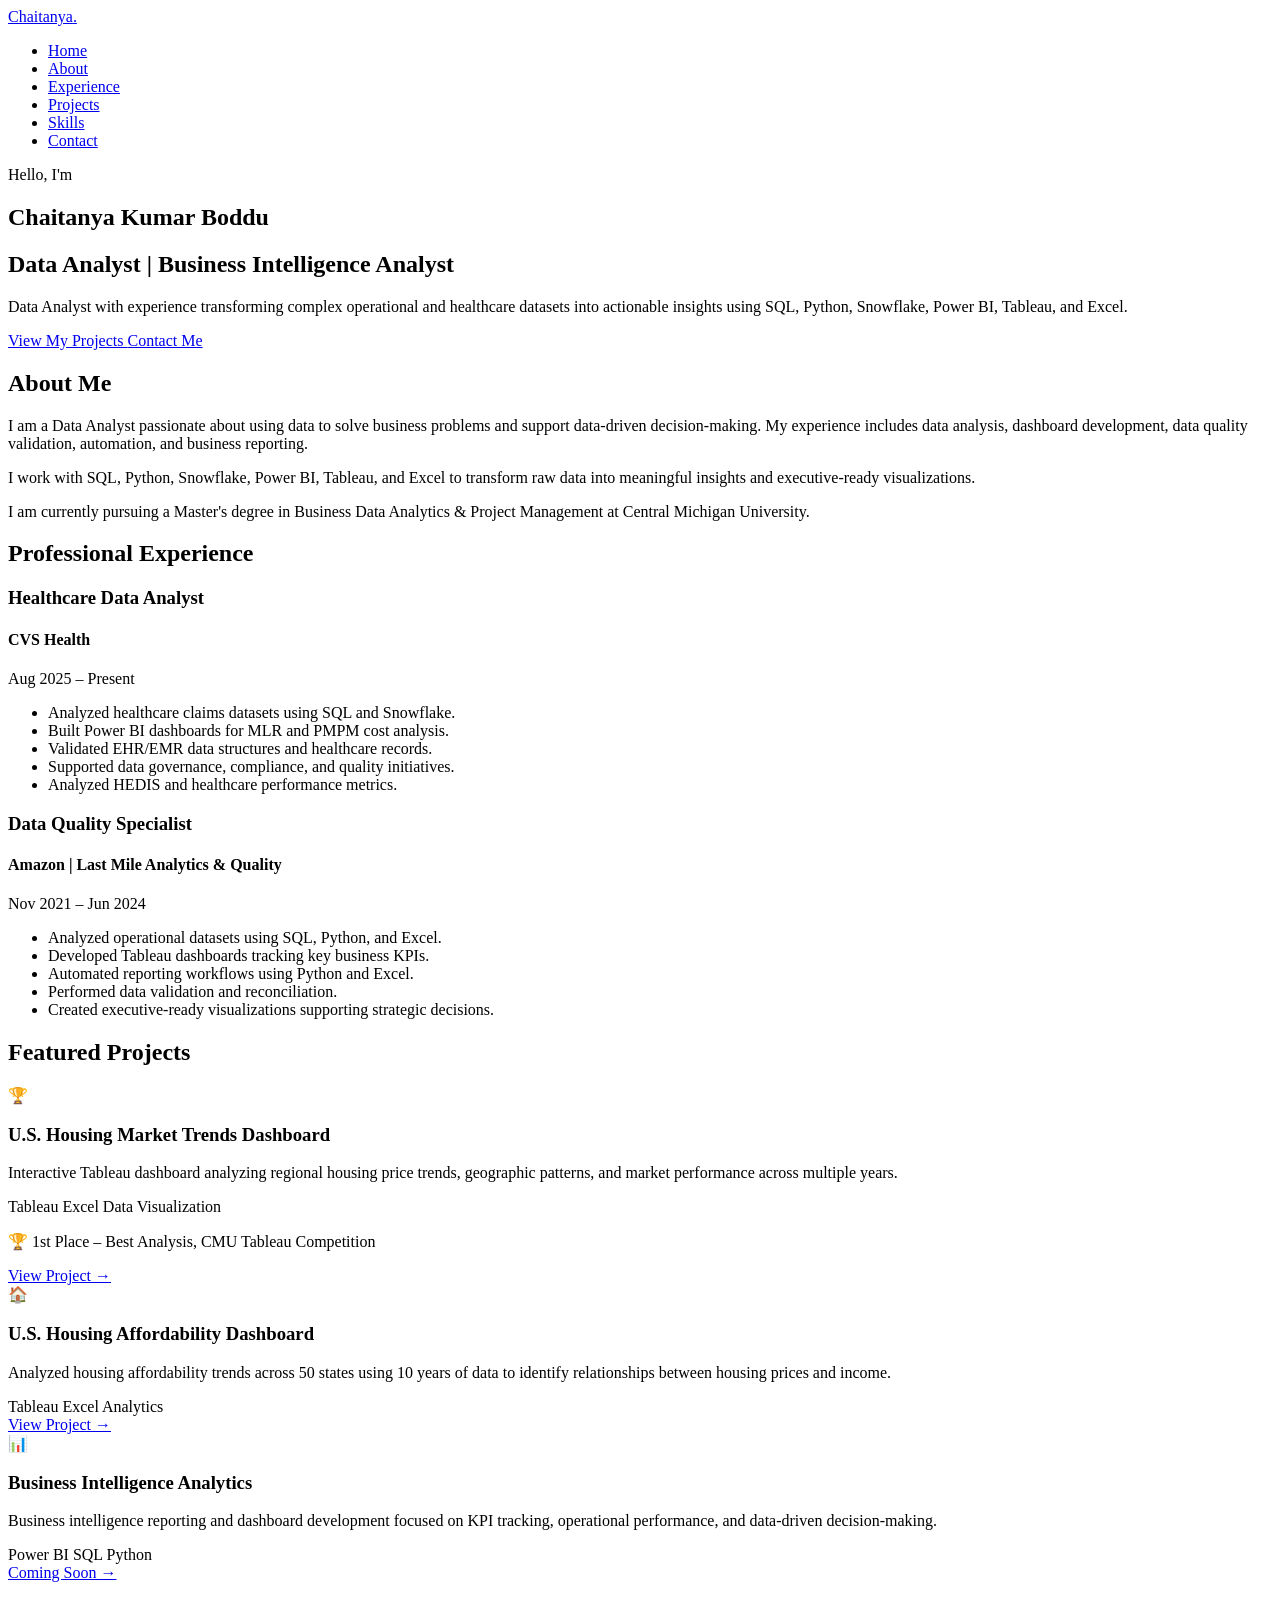
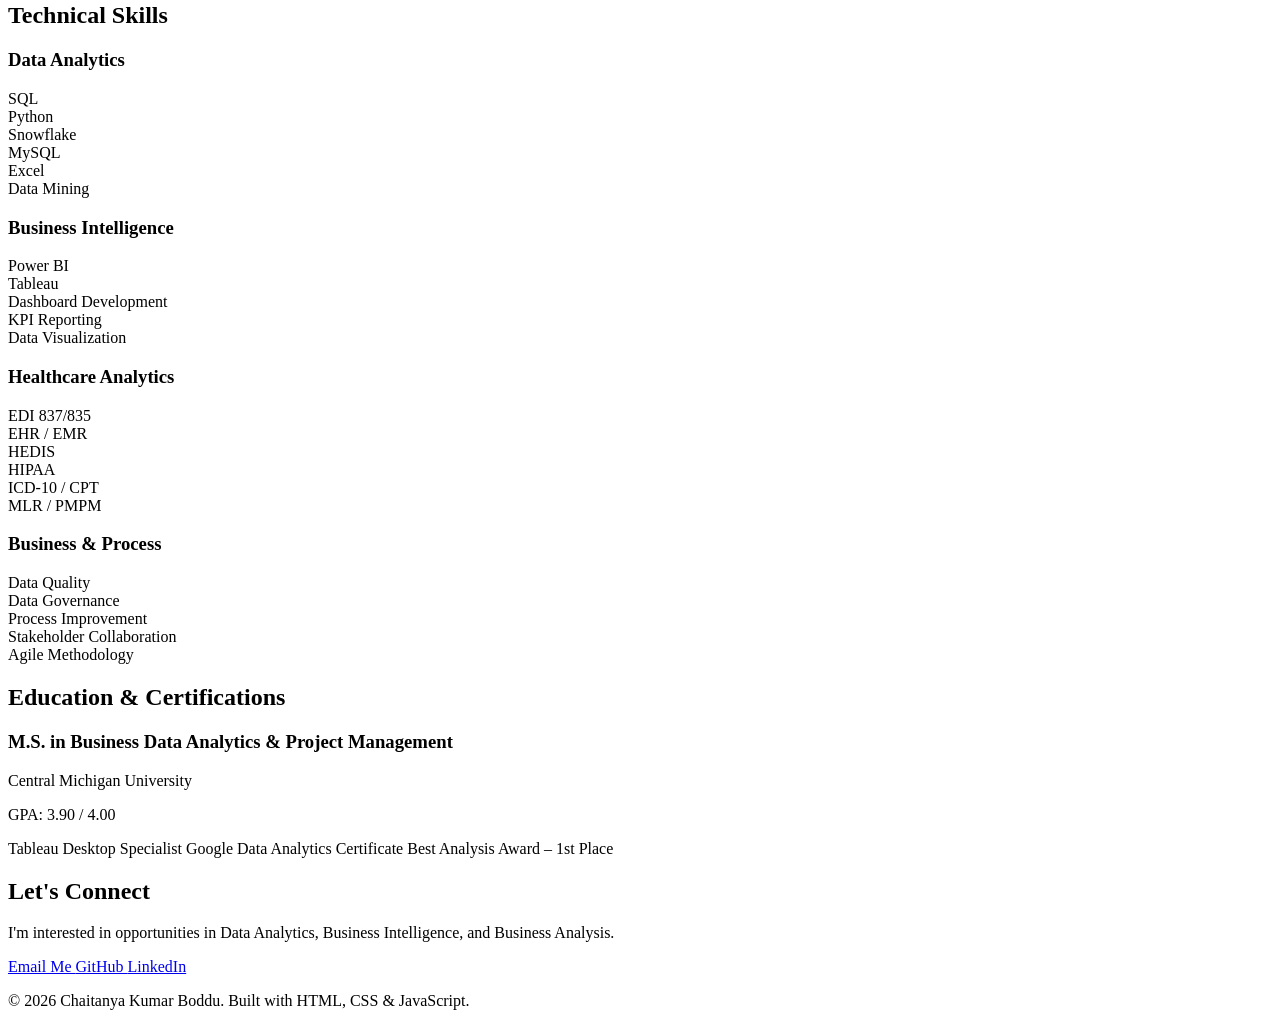
==== index.html @ aff56ed0 "Create index.html" ====
<!DOCTYPE html>
<html lang="en">
<head>
    <meta charset="UTF-8">
    <meta name="viewport" content="width=device-width, initial-scale=1.0">

    <title>Chaitanya Kumar Boddu | Data Analyst</title>

    <meta name="description"
        content="Portfolio of Chaitanya Kumar Boddu, Data Analyst specializing in SQL, Python, Snowflake, Power BI, Tableau, and Healthcare Analytics.">

    <link rel="stylesheet" href="style.css">
</head>

<body>

    <!-- Navigation -->
    <nav class="navbar">
        <div class="nav-container">

            <a href="#home" class="logo">
                Chaitanya<span>.</span>
            </a>

            <ul class="nav-links">
                <li><a href="#home">Home</a></li>
                <li><a href="#about">About</a></li>
                <li><a href="#experience">Experience</a></li>
                <li><a href="#projects">Projects</a></li>
                <li><a href="#skills">Skills</a></li>
                <li><a href="#contact">Contact</a></li>
            </ul>

        </div>
    </nav>


    <!-- Hero Section -->
    <section id="home" class="hero">

        <div class="hero-content">

            <p class="hello">Hello, I'm</p>

            <h1>Chaitanya Kumar Boddu</h1>

            <h2>Data Analyst | Business Intelligence Analyst</h2>

            <p class="hero-description">
                Data Analyst with experience transforming complex operational
                and healthcare datasets into actionable insights using SQL,
                Python, Snowflake, Power BI, Tableau, and Excel.
            </p>

            <div class="hero-buttons">

                <a href="#projects" class="btn primary">
                    View My Projects
                </a>

                <a href="#contact" class="btn secondary">
                    Contact Me
                </a>

            </div>

        </div>

    </section>


    <!-- About Section -->
    <section id="about" class="section">

        <div class="container">

            <h2 class="section-title">About Me</h2>

            <div class="about-content">

                <p>
                    I am a Data Analyst passionate about using data to solve
                    business problems and support data-driven decision-making.
                    My experience includes data analysis, dashboard development,
                    data quality validation, automation, and business reporting.
                </p>

                <p>
                    I work with SQL, Python, Snowflake, Power BI, Tableau,
                    and Excel to transform raw data into meaningful insights
                    and executive-ready visualizations.
                </p>

                <p>
                    I am currently pursuing a Master's degree in Business Data
                    Analytics & Project Management at Central Michigan University.
                </p>

            </div>

        </div>

    </section>


    <!-- Experience Section -->
    <section id="experience" class="section dark-section">

        <div class="container">

            <h2 class="section-title">Professional Experience</h2>


            <div class="experience-card">

                <div class="experience-header">

                    <div>
                        <h3>Healthcare Data Analyst</h3>
                        <h4>CVS Health</h4>
                    </div>

                    <span>Aug 2025 – Present</span>

                </div>

                <ul>

                    <li>
                        Analyzed healthcare claims datasets using SQL and Snowflake.
                    </li>

                    <li>
                        Built Power BI dashboards for MLR and PMPM cost analysis.
                    </li>

                    <li>
                        Validated EHR/EMR data structures and healthcare records.
                    </li>

                    <li>
                        Supported data governance, compliance, and quality initiatives.
                    </li>

                    <li>
                        Analyzed HEDIS and healthcare performance metrics.
                    </li>

                </ul>

            </div>


            <div class="experience-card">

                <div class="experience-header">

                    <div>
                        <h3>Data Quality Specialist</h3>
                        <h4>Amazon | Last Mile Analytics & Quality</h4>
                    </div>

                    <span>Nov 2021 – Jun 2024</span>

                </div>

                <ul>

                    <li>
                        Analyzed operational datasets using SQL, Python, and Excel.
                    </li>

                    <li>
                        Developed Tableau dashboards tracking key business KPIs.
                    </li>

                    <li>
                        Automated reporting workflows using Python and Excel.
                    </li>

                    <li>
                        Performed data validation and reconciliation.
                    </li>

                    <li>
                        Created executive-ready visualizations supporting strategic decisions.
                    </li>

                </ul>

            </div>

        </div>

    </section>


    <!-- Projects Section -->
    <section id="projects" class="section">

        <div class="container">

            <h2 class="section-title">Featured Projects</h2>


            <div class="projects-grid">


                <div class="project-card">

                    <div class="project-icon">🏆</div>

                    <h3>U.S. Housing Market Trends Dashboard</h3>

                    <p>
                        Interactive Tableau dashboard analyzing regional housing
                        price trends, geographic patterns, and market performance
                        across multiple years.
                    </p>

                    <div class="tags">
                        <span>Tableau</span>
                        <span>Excel</span>
                        <span>Data Visualization</span>
                    </div>

                    <p class="award">
                        🏆 1st Place – Best Analysis, CMU Tableau Competition
                    </p>

                    <a href="#" class="project-link">
                        View Project →
                    </a>

                </div>


                <div class="project-card">

                    <div class="project-icon">🏠</div>

                    <h3>U.S. Housing Affordability Dashboard</h3>

                    <p>
                        Analyzed housing affordability trends across 50 states
                        using 10 years of data to identify relationships between
                        housing prices and income.
                    </p>

                    <div class="tags">
                        <span>Tableau</span>
                        <span>Excel</span>
                        <span>Analytics</span>
                    </div>

                    <a href="#" class="project-link">
                        View Project →
                    </a>

                </div>


                <div class="project-card">

                    <div class="project-icon">📊</div>

                    <h3>Business Intelligence Analytics</h3>

                    <p>
                        Business intelligence reporting and dashboard development
                        focused on KPI tracking, operational performance, and
                        data-driven decision-making.
                    </p>

                    <div class="tags">
                        <span>Power BI</span>
                        <span>SQL</span>
                        <span>Python</span>
                    </div>

                    <a href="#" class="project-link">
                        Coming Soon →
                    </a>

                </div>


            </div>

        </div>

    </section>


    <!-- Skills Section -->
    <section id="skills" class="section dark-section">

        <div class="container">

            <h2 class="section-title">Technical Skills</h2>


            <div class="skills-grid">


                <div class="skill-card">

                    <h3>Data Analytics</h3>

                    <p>
                        SQL<br>
                        Python<br>
                        Snowflake<br>
                        MySQL<br>
                        Excel<br>
                        Data Mining
                    </p>

                </div>


                <div class="skill-card">

                    <h3>Business Intelligence</h3>

                    <p>
                        Power BI<br>
                        Tableau<br>
                        Dashboard Development<br>
                        KPI Reporting<br>
                        Data Visualization
                    </p>

                </div>


                <div class="skill-card">

                    <h3>Healthcare Analytics</h3>

                    <p>
                        EDI 837/835<br>
                        EHR / EMR<br>
                        HEDIS<br>
                        HIPAA<br>
                        ICD-10 / CPT<br>
                        MLR / PMPM
                    </p>

                </div>


                <div class="skill-card">

                    <h3>Business & Process</h3>

                    <p>
                        Data Quality<br>
                        Data Governance<br>
                        Process Improvement<br>
                        Stakeholder Collaboration<br>
                        Agile Methodology
                    </p>

                </div>


            </div>

        </div>

    </section>


    <!-- Education Section -->
    <section class="section">

        <div class="container">

            <h2 class="section-title">Education & Certifications</h2>

            <div class="education-card">

                <h3>
                    M.S. in Business Data Analytics & Project Management
                </h3>

                <p>Central Michigan University</p>

                <p>GPA: 3.90 / 4.00</p>

            </div>


            <div class="certifications">

                <span>Tableau Desktop Specialist</span>

                <span>Google Data Analytics Certificate</span>

                <span>Best Analysis Award – 1st Place</span>

            </div>

        </div>

    </section>


    <!-- Contact Section -->
    <section id="contact" class="section contact-section">

        <div class="container">

            <h2 class="section-title">Let's Connect</h2>

            <p>
                I'm interested in opportunities in Data Analytics,
                Business Intelligence, and Business Analysis.
            </p>

            <div class="contact-links">

                <a href="mailto:chaitanya46899@gmail.com">
                    Email Me
                </a>

                <a href="https://github.com/Chaitu0796"
                   target="_blank">
                    GitHub
                </a>

                <a href="#"
                   target="_blank">
                    LinkedIn
                </a>

            </div>

        </div>

    </section>


    <!-- Footer -->
    <footer>

        <p>
            © 2026 Chaitanya Kumar Boddu. Built with HTML, CSS & JavaScript.
        </p>

    </footer>


    <script src="script.js"></script>

</body>
</html>
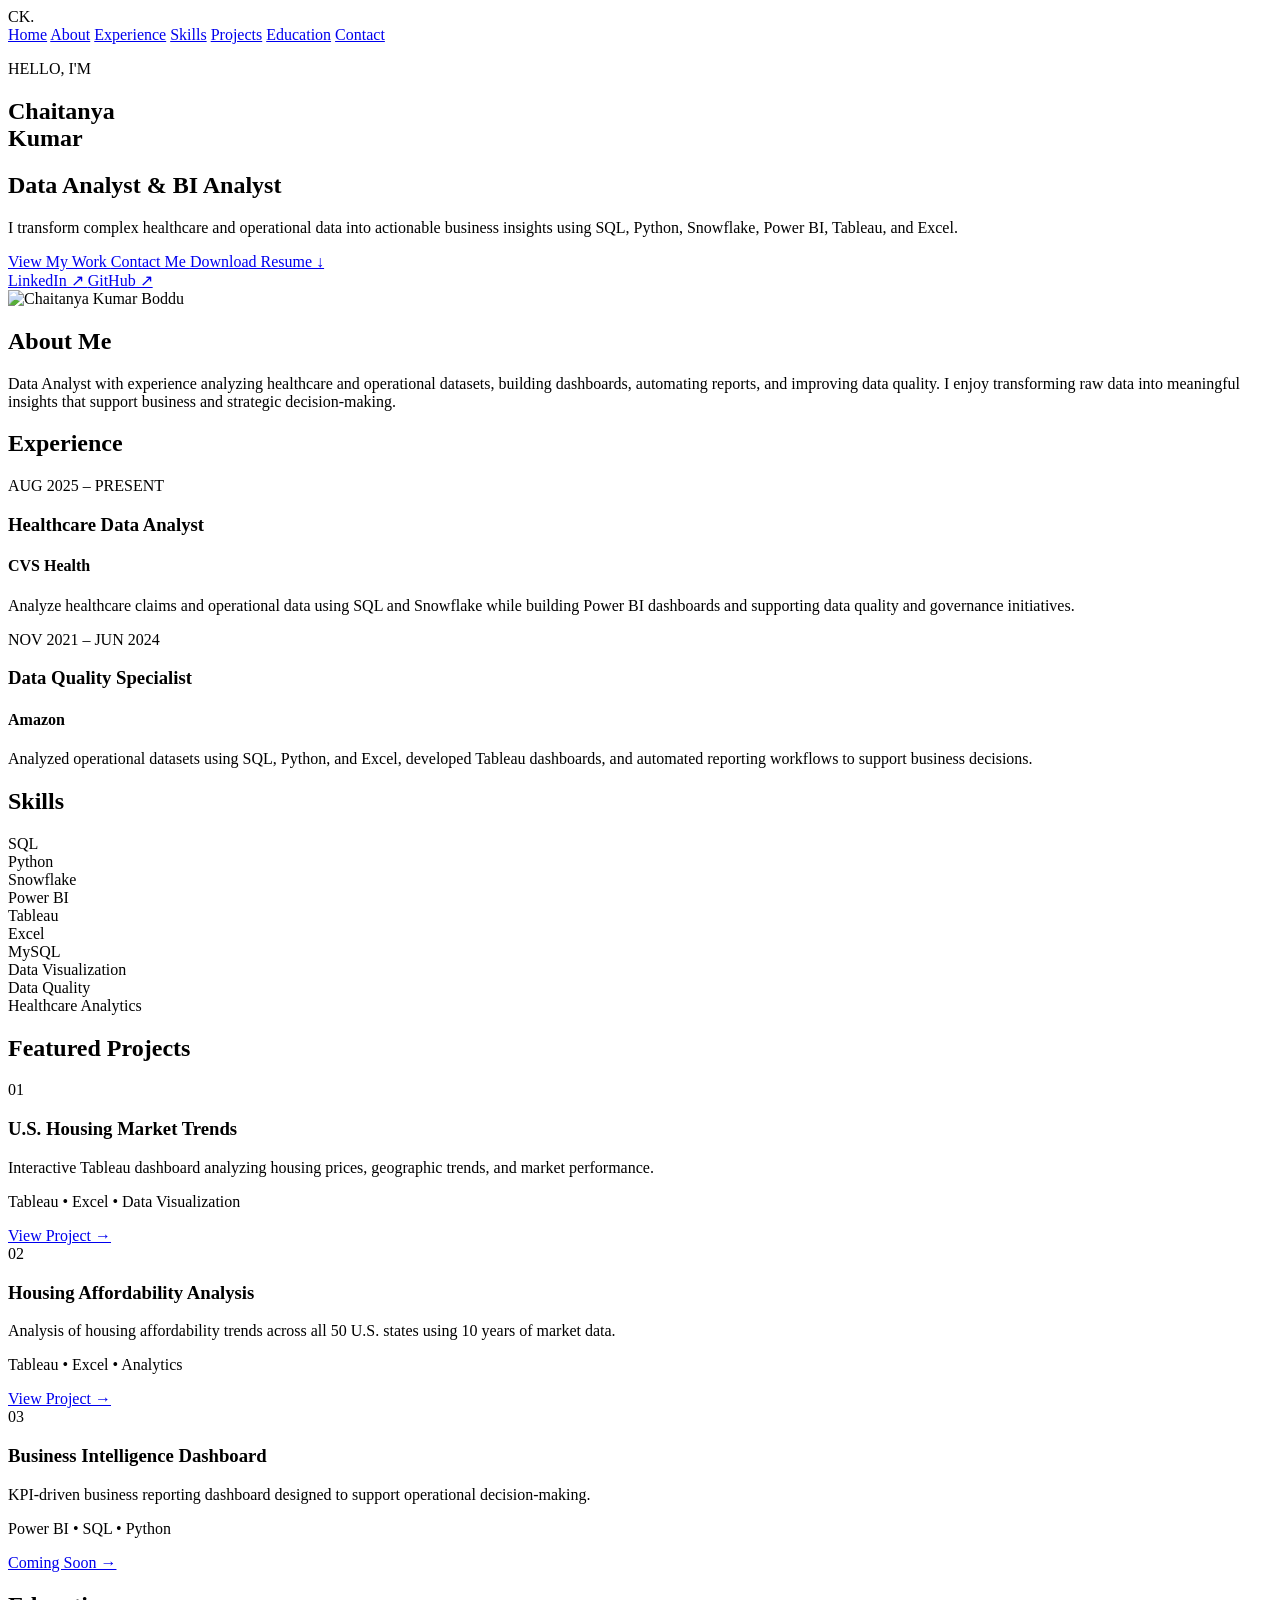
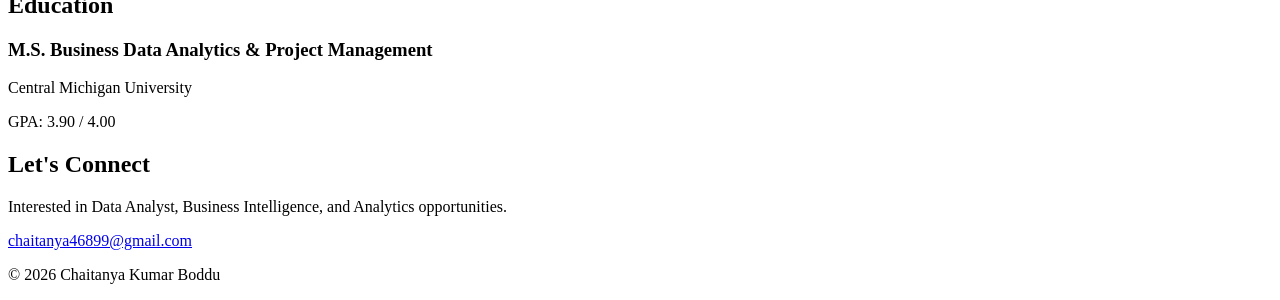
==== commit 719e1dcb: "Update index.html" ====
--- a/index.html
+++ b/index.html
@@ -7,7 +7,7 @@
     <title>Chaitanya Kumar Boddu | Data Analyst</title>
 
     <meta name="description"
-        content="Portfolio of Chaitanya Kumar Boddu, Data Analyst specializing in SQL, Python, Snowflake, Power BI, Tableau, and Healthcare Analytics.">
+        content="Chaitanya Kumar Boddu - Data Analyst and Business Intelligence Analyst Portfolio">
 
     <link rel="stylesheet" href="style.css">
 </head>
@@ -15,444 +15,303 @@
 <body>
 
     <!-- Navigation -->
-    <nav class="navbar">
-        <div class="nav-container">
-
-            <a href="#home" class="logo">
-                Chaitanya<span>.</span>
-            </a>
-
-            <ul class="nav-links">
-                <li><a href="#home">Home</a></li>
-                <li><a href="#about">About</a></li>
-                <li><a href="#experience">Experience</a></li>
-                <li><a href="#projects">Projects</a></li>
-                <li><a href="#skills">Skills</a></li>
-                <li><a href="#contact">Contact</a></li>
-            </ul>
-
-        </div>
-    </nav>
-
-
-    <!-- Hero Section -->
+    <header class="navbar">
+
+        <div class="logo">
+            CK<span>.</span>
+        </div>
+
+        <nav>
+            <a href="#home" class="active">Home</a>
+            <a href="#about">About</a>
+            <a href="#experience">Experience</a>
+            <a href="#skills">Skills</a>
+            <a href="#projects">Projects</a>
+            <a href="#education">Education</a>
+            <a href="#contact">Contact</a>
+        </nav>
+
+    </header>
+
+
+    <!-- HERO -->
     <section id="home" class="hero">
 
-        <div class="hero-content">
-
-            <p class="hello">Hello, I'm</p>
-
-            <h1>Chaitanya Kumar Boddu</h1>
-
-            <h2>Data Analyst | Business Intelligence Analyst</h2>
-
-            <p class="hero-description">
-                Data Analyst with experience transforming complex operational
-                and healthcare datasets into actionable insights using SQL,
-                Python, Snowflake, Power BI, Tableau, and Excel.
+        <div class="hero-left">
+
+            <p class="intro">HELLO, I'M</p>
+
+            <h1>
+                Chaitanya<br>
+                Kumar
+            </h1>
+
+            <h2>Data Analyst & BI Analyst</h2>
+
+            <p class="hero-text">
+                I transform complex healthcare and operational data into
+                actionable business insights using SQL, Python, Snowflake,
+                Power BI, Tableau, and Excel.
             </p>
 
+
             <div class="hero-buttons">
 
                 <a href="#projects" class="btn primary">
-                    View My Projects
-                </a>
-
-                <a href="#contact" class="btn secondary">
+                    View My Work
+                </a>
+
+                <a href="#contact" class="btn outline">
                     Contact Me
                 </a>
 
-            </div>
-
-        </div>
-
-    </section>
-
-
-    <!-- About Section -->
-    <section id="about" class="section">
-
-        <div class="container">
-
-            <h2 class="section-title">About Me</h2>
-
-            <div class="about-content">
-
-                <p>
-                    I am a Data Analyst passionate about using data to solve
-                    business problems and support data-driven decision-making.
-                    My experience includes data analysis, dashboard development,
-                    data quality validation, automation, and business reporting.
-                </p>
-
-                <p>
-                    I work with SQL, Python, Snowflake, Power BI, Tableau,
-                    and Excel to transform raw data into meaningful insights
-                    and executive-ready visualizations.
-                </p>
-
-                <p>
-                    I am currently pursuing a Master's degree in Business Data
-                    Analytics & Project Management at Central Michigan University.
-                </p>
-
-            </div>
-
-        </div>
-
-    </section>
-
-
-    <!-- Experience Section -->
-    <section id="experience" class="section dark-section">
-
-        <div class="container">
-
-            <h2 class="section-title">Professional Experience</h2>
-
-
-            <div class="experience-card">
-
-                <div class="experience-header">
-
-                    <div>
-                        <h3>Healthcare Data Analyst</h3>
-                        <h4>CVS Health</h4>
-                    </div>
-
-                    <span>Aug 2025 – Present</span>
-
-                </div>
-
-                <ul>
-
-                    <li>
-                        Analyzed healthcare claims datasets using SQL and Snowflake.
-                    </li>
-
-                    <li>
-                        Built Power BI dashboards for MLR and PMPM cost analysis.
-                    </li>
-
-                    <li>
-                        Validated EHR/EMR data structures and healthcare records.
-                    </li>
-
-                    <li>
-                        Supported data governance, compliance, and quality initiatives.
-                    </li>
-
-                    <li>
-                        Analyzed HEDIS and healthcare performance metrics.
-                    </li>
-
-                </ul>
-
-            </div>
-
-
-            <div class="experience-card">
-
-                <div class="experience-header">
-
-                    <div>
-                        <h3>Data Quality Specialist</h3>
-                        <h4>Amazon | Last Mile Analytics & Quality</h4>
-                    </div>
-
-                    <span>Nov 2021 – Jun 2024</span>
-
-                </div>
-
-                <ul>
-
-                    <li>
-                        Analyzed operational datasets using SQL, Python, and Excel.
-                    </li>
-
-                    <li>
-                        Developed Tableau dashboards tracking key business KPIs.
-                    </li>
-
-                    <li>
-                        Automated reporting workflows using Python and Excel.
-                    </li>
-
-                    <li>
-                        Performed data validation and reconciliation.
-                    </li>
-
-                    <li>
-                        Created executive-ready visualizations supporting strategic decisions.
-                    </li>
-
-                </ul>
-
-            </div>
-
-        </div>
-
-    </section>
-
-
-    <!-- Projects Section -->
-    <section id="projects" class="section">
-
-        <div class="container">
-
-            <h2 class="section-title">Featured Projects</h2>
-
-
-            <div class="projects-grid">
-
-
-                <div class="project-card">
-
-                    <div class="project-icon">🏆</div>
-
-                    <h3>U.S. Housing Market Trends Dashboard</h3>
-
-                    <p>
-                        Interactive Tableau dashboard analyzing regional housing
-                        price trends, geographic patterns, and market performance
-                        across multiple years.
-                    </p>
-
-                    <div class="tags">
-                        <span>Tableau</span>
-                        <span>Excel</span>
-                        <span>Data Visualization</span>
-                    </div>
-
-                    <p class="award">
-                        🏆 1st Place – Best Analysis, CMU Tableau Competition
-                    </p>
-
-                    <a href="#" class="project-link">
-                        View Project →
-                    </a>
-
-                </div>
-
-
-                <div class="project-card">
-
-                    <div class="project-icon">🏠</div>
-
-                    <h3>U.S. Housing Affordability Dashboard</h3>
-
-                    <p>
-                        Analyzed housing affordability trends across 50 states
-                        using 10 years of data to identify relationships between
-                        housing prices and income.
-                    </p>
-
-                    <div class="tags">
-                        <span>Tableau</span>
-                        <span>Excel</span>
-                        <span>Analytics</span>
-                    </div>
-
-                    <a href="#" class="project-link">
-                        View Project →
-                    </a>
-
-                </div>
-
-
-                <div class="project-card">
-
-                    <div class="project-icon">📊</div>
-
-                    <h3>Business Intelligence Analytics</h3>
-
-                    <p>
-                        Business intelligence reporting and dashboard development
-                        focused on KPI tracking, operational performance, and
-                        data-driven decision-making.
-                    </p>
-
-                    <div class="tags">
-                        <span>Power BI</span>
-                        <span>SQL</span>
-                        <span>Python</span>
-                    </div>
-
-                    <a href="#" class="project-link">
-                        Coming Soon →
-                    </a>
-
-                </div>
-
-
-            </div>
-
-        </div>
-
-    </section>
-
-
-    <!-- Skills Section -->
-    <section id="skills" class="section dark-section">
-
-        <div class="container">
-
-            <h2 class="section-title">Technical Skills</h2>
-
-
-            <div class="skills-grid">
-
-
-                <div class="skill-card">
-
-                    <h3>Data Analytics</h3>
-
-                    <p>
-                        SQL<br>
-                        Python<br>
-                        Snowflake<br>
-                        MySQL<br>
-                        Excel<br>
-                        Data Mining
-                    </p>
-
-                </div>
-
-
-                <div class="skill-card">
-
-                    <h3>Business Intelligence</h3>
-
-                    <p>
-                        Power BI<br>
-                        Tableau<br>
-                        Dashboard Development<br>
-                        KPI Reporting<br>
-                        Data Visualization
-                    </p>
-
-                </div>
-
-
-                <div class="skill-card">
-
-                    <h3>Healthcare Analytics</h3>
-
-                    <p>
-                        EDI 837/835<br>
-                        EHR / EMR<br>
-                        HEDIS<br>
-                        HIPAA<br>
-                        ICD-10 / CPT<br>
-                        MLR / PMPM
-                    </p>
-
-                </div>
-
-
-                <div class="skill-card">
-
-                    <h3>Business & Process</h3>
-
-                    <p>
-                        Data Quality<br>
-                        Data Governance<br>
-                        Process Improvement<br>
-                        Stakeholder Collaboration<br>
-                        Agile Methodology
-                    </p>
-
-                </div>
-
-
-            </div>
-
-        </div>
-
-    </section>
-
-
-    <!-- Education Section -->
-    <section class="section">
-
-        <div class="container">
-
-            <h2 class="section-title">Education & Certifications</h2>
-
-            <div class="education-card">
-
-                <h3>
-                    M.S. in Business Data Analytics & Project Management
-                </h3>
-
-                <p>Central Michigan University</p>
-
-                <p>GPA: 3.90 / 4.00</p>
-
-            </div>
-
-
-            <div class="certifications">
-
-                <span>Tableau Desktop Specialist</span>
-
-                <span>Google Data Analytics Certificate</span>
-
-                <span>Best Analysis Award – 1st Place</span>
-
-            </div>
-
-        </div>
-
-    </section>
-
-
-    <!-- Contact Section -->
-    <section id="contact" class="section contact-section">
-
-        <div class="container">
-
-            <h2 class="section-title">Let's Connect</h2>
-
-            <p>
-                I'm interested in opportunities in Data Analytics,
-                Business Intelligence, and Business Analysis.
-            </p>
-
-            <div class="contact-links">
-
-                <a href="mailto:chaitanya46899@gmail.com">
-                    Email Me
+                <a href="assets/resume/Chaitanya_Kumar_Boddu_Resume.pdf"
+                   class="btn outline">
+                    Download Resume ↓
+                </a>
+
+            </div>
+
+
+            <div class="social-links">
+
+                <a href="https://www.linkedin.com/"
+                   target="_blank">
+                    LinkedIn ↗
                 </a>
 
                 <a href="https://github.com/Chaitu0796"
                    target="_blank">
-                    GitHub
-                </a>
-
-                <a href="#"
-                   target="_blank">
-                    LinkedIn
-                </a>
-
-            </div>
-
-        </div>
-
-    </section>
-
-
-    <!-- Footer -->
+                    GitHub ↗
+                </a>
+
+            </div>
+
+        </div>
+
+
+        <!-- Profile Image -->
+        <div class="hero-right">
+
+            <div class="image-container">
+
+                <!-- We will add your photo here -->
+                <img
+                    src="https://via.placeholder.com/500x600.png?text=Chaitanya+Kumar"
+                    alt="Chaitanya Kumar Boddu">
+
+            </div>
+
+        </div>
+
+    </section>
+
+
+    <!-- ABOUT -->
+    <section id="about" class="section">
+
+        <h2 class="section-heading">About Me</h2>
+
+        <p class="section-text">
+            Data Analyst with experience analyzing healthcare and operational
+            datasets, building dashboards, automating reports, and improving
+            data quality. I enjoy transforming raw data into meaningful insights
+            that support business and strategic decision-making.
+        </p>
+
+    </section>
+
+
+    <!-- EXPERIENCE -->
+    <section id="experience" class="section">
+
+        <h2 class="section-heading">Experience</h2>
+
+        <div class="experience-grid">
+
+            <div class="experience-card">
+
+                <p class="date">AUG 2025 – PRESENT</p>
+
+                <h3>Healthcare Data Analyst</h3>
+
+                <h4>CVS Health</h4>
+
+                <p>
+                    Analyze healthcare claims and operational data using
+                    SQL and Snowflake while building Power BI dashboards
+                    and supporting data quality and governance initiatives.
+                </p>
+
+            </div>
+
+
+            <div class="experience-card">
+
+                <p class="date">NOV 2021 – JUN 2024</p>
+
+                <h3>Data Quality Specialist</h3>
+
+                <h4>Amazon</h4>
+
+                <p>
+                    Analyzed operational datasets using SQL, Python, and Excel,
+                    developed Tableau dashboards, and automated reporting
+                    workflows to support business decisions.
+                </p>
+
+            </div>
+
+        </div>
+
+    </section>
+
+
+    <!-- SKILLS -->
+    <section id="skills" class="section">
+
+        <h2 class="section-heading">Skills</h2>
+
+        <div class="skills-list">
+
+            <div>SQL</div>
+            <div>Python</div>
+            <div>Snowflake</div>
+            <div>Power BI</div>
+            <div>Tableau</div>
+            <div>Excel</div>
+            <div>MySQL</div>
+            <div>Data Visualization</div>
+            <div>Data Quality</div>
+            <div>Healthcare Analytics</div>
+
+        </div>
+
+    </section>
+
+
+    <!-- PROJECTS -->
+    <section id="projects" class="section">
+
+        <h2 class="section-heading">Featured Projects</h2>
+
+        <div class="projects-grid">
+
+            <div class="project-card">
+
+                <span class="project-number">01</span>
+
+                <h3>U.S. Housing Market Trends</h3>
+
+                <p>
+                    Interactive Tableau dashboard analyzing housing prices,
+                    geographic trends, and market performance.
+                </p>
+
+                <p class="tech">
+                    Tableau • Excel • Data Visualization
+                </p>
+
+                <a href="#">
+                    View Project →
+                </a>
+
+            </div>
+
+
+            <div class="project-card">
+
+                <span class="project-number">02</span>
+
+                <h3>Housing Affordability Analysis</h3>
+
+                <p>
+                    Analysis of housing affordability trends across all
+                    50 U.S. states using 10 years of market data.
+                </p>
+
+                <p class="tech">
+                    Tableau • Excel • Analytics
+                </p>
+
+                <a href="#">
+                    View Project →
+                </a>
+
+            </div>
+
+
+            <div class="project-card">
+
+                <span class="project-number">03</span>
+
+                <h3>Business Intelligence Dashboard</h3>
+
+                <p>
+                    KPI-driven business reporting dashboard designed to
+                    support operational decision-making.
+                </p>
+
+                <p class="tech">
+                    Power BI • SQL • Python
+                </p>
+
+                <a href="#">
+                    Coming Soon →
+                </a>
+
+            </div>
+
+        </div>
+
+    </section>
+
+
+    <!-- EDUCATION -->
+    <section id="education" class="section">
+
+        <h2 class="section-heading">Education</h2>
+
+        <div class="education-box">
+
+            <h3>
+                M.S. Business Data Analytics & Project Management
+            </h3>
+
+            <p>Central Michigan University</p>
+
+            <p>GPA: 3.90 / 4.00</p>
+
+        </div>
+
+    </section>
+
+
+    <!-- CONTACT -->
+    <section id="contact" class="section contact">
+
+        <h2 class="section-heading">Let's Connect</h2>
+
+        <p>
+            Interested in Data Analyst, Business Intelligence,
+            and Analytics opportunities.
+        </p>
+
+        <a href="mailto:chaitanya46899@gmail.com"
+           class="contact-email">
+            chaitanya46899@gmail.com
+        </a>
+
+    </section>
+
+
     <footer>
 
         <p>
-            © 2026 Chaitanya Kumar Boddu. Built with HTML, CSS & JavaScript.
+            © 2026 Chaitanya Kumar Boddu
         </p>
 
     </footer>
-
-
-    <script src="script.js"></script>
 
 </body>
 </html>
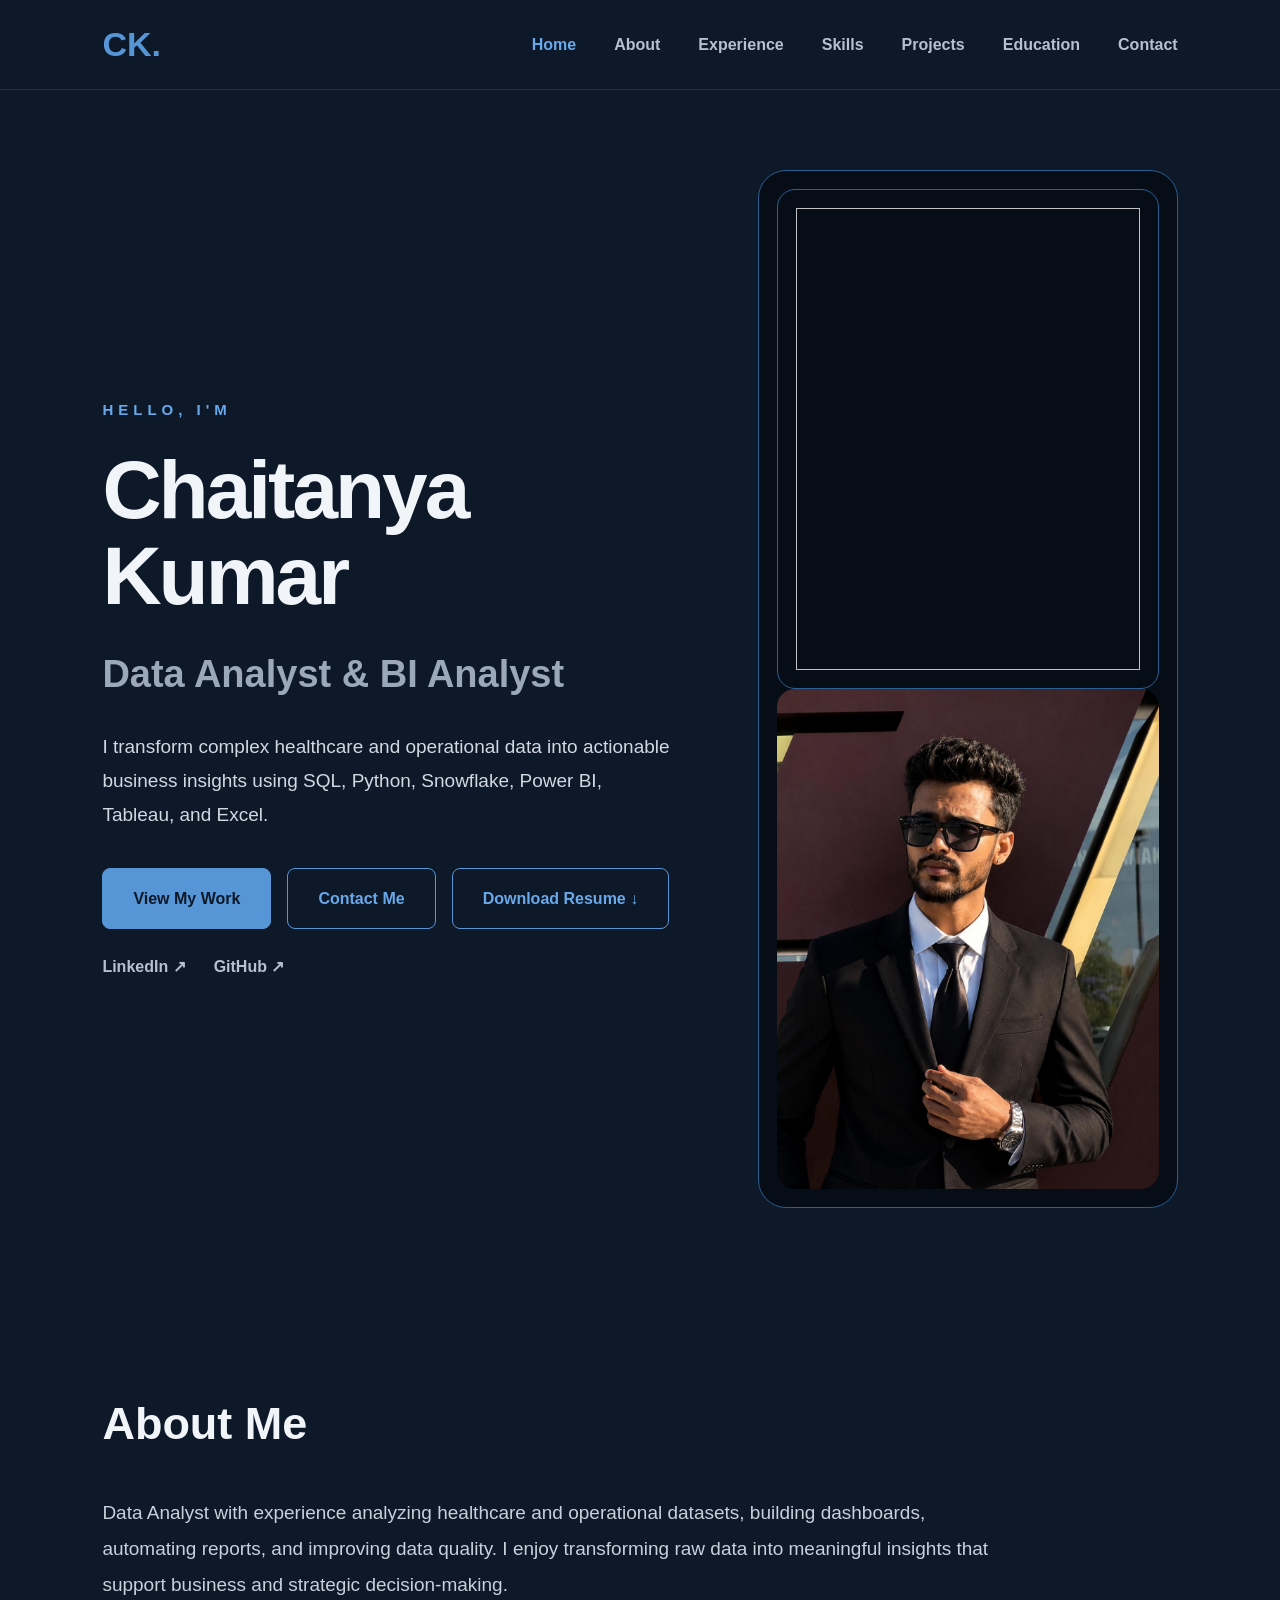
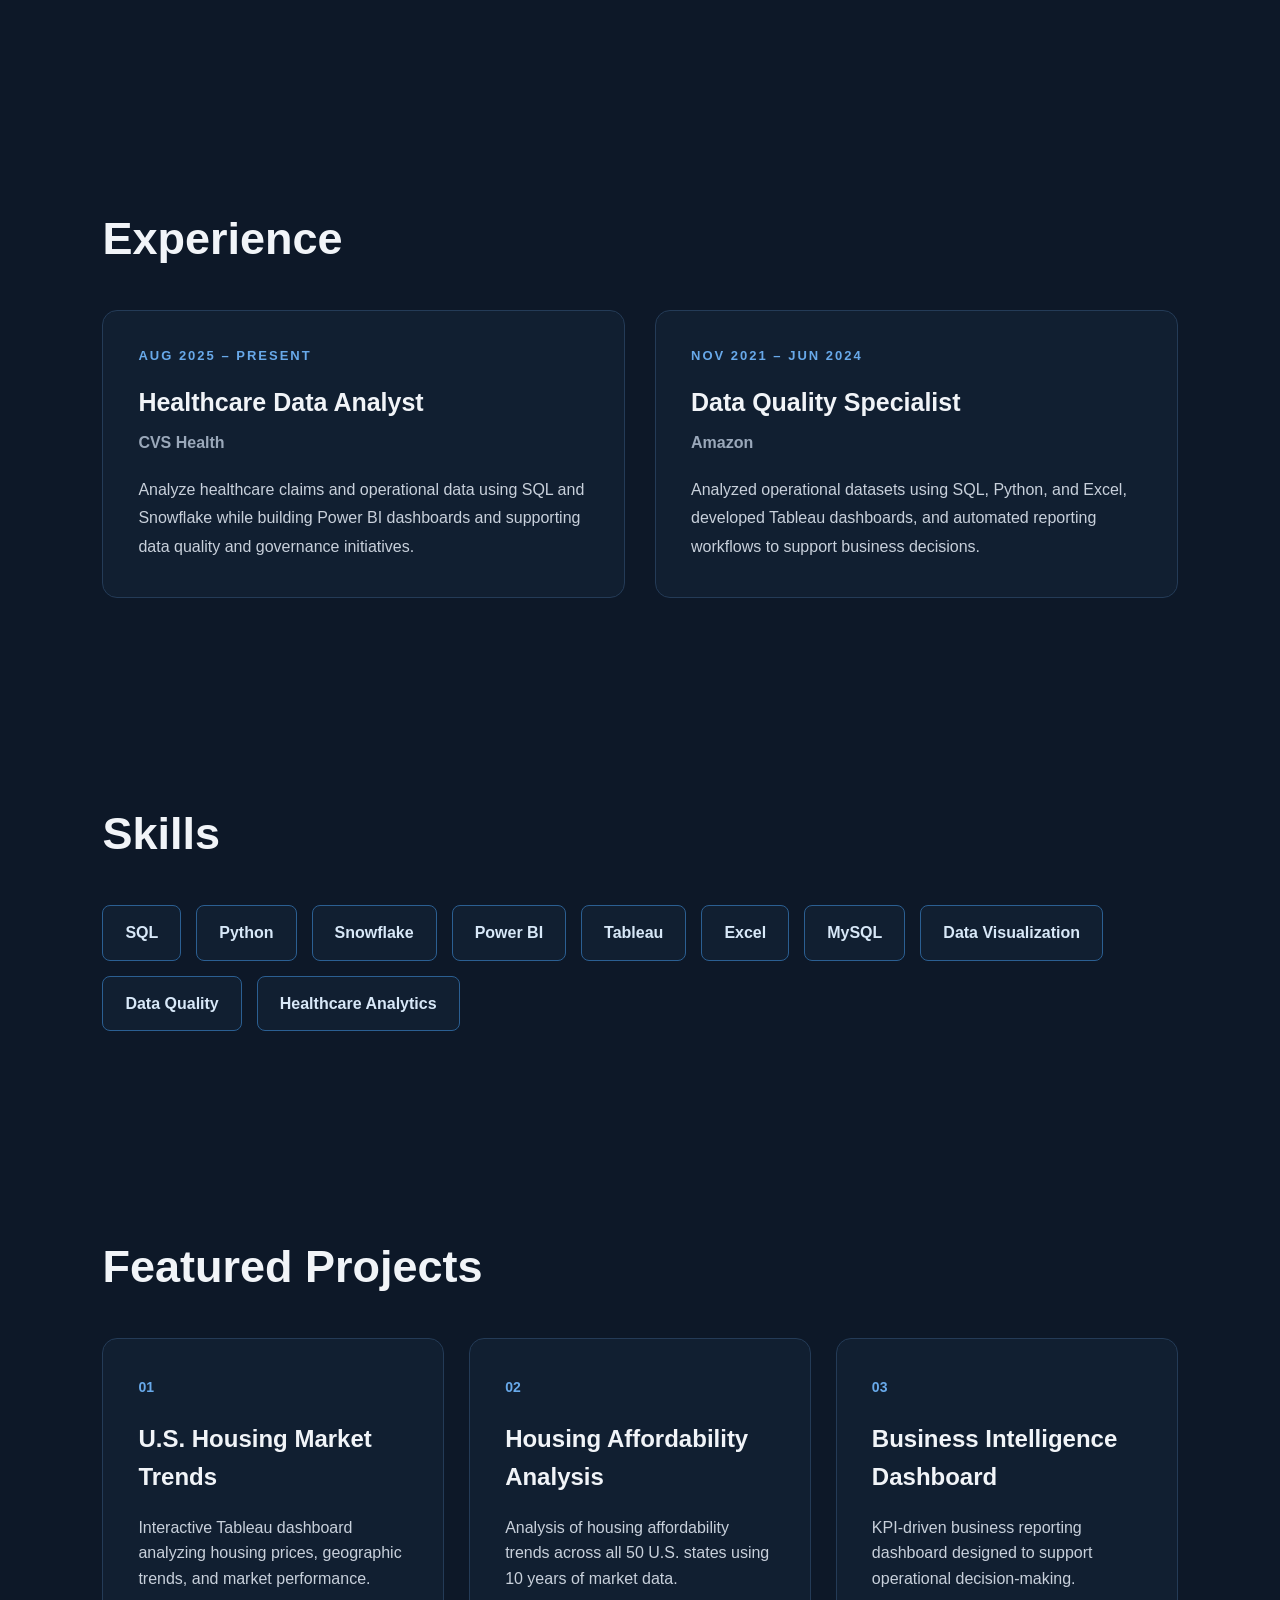
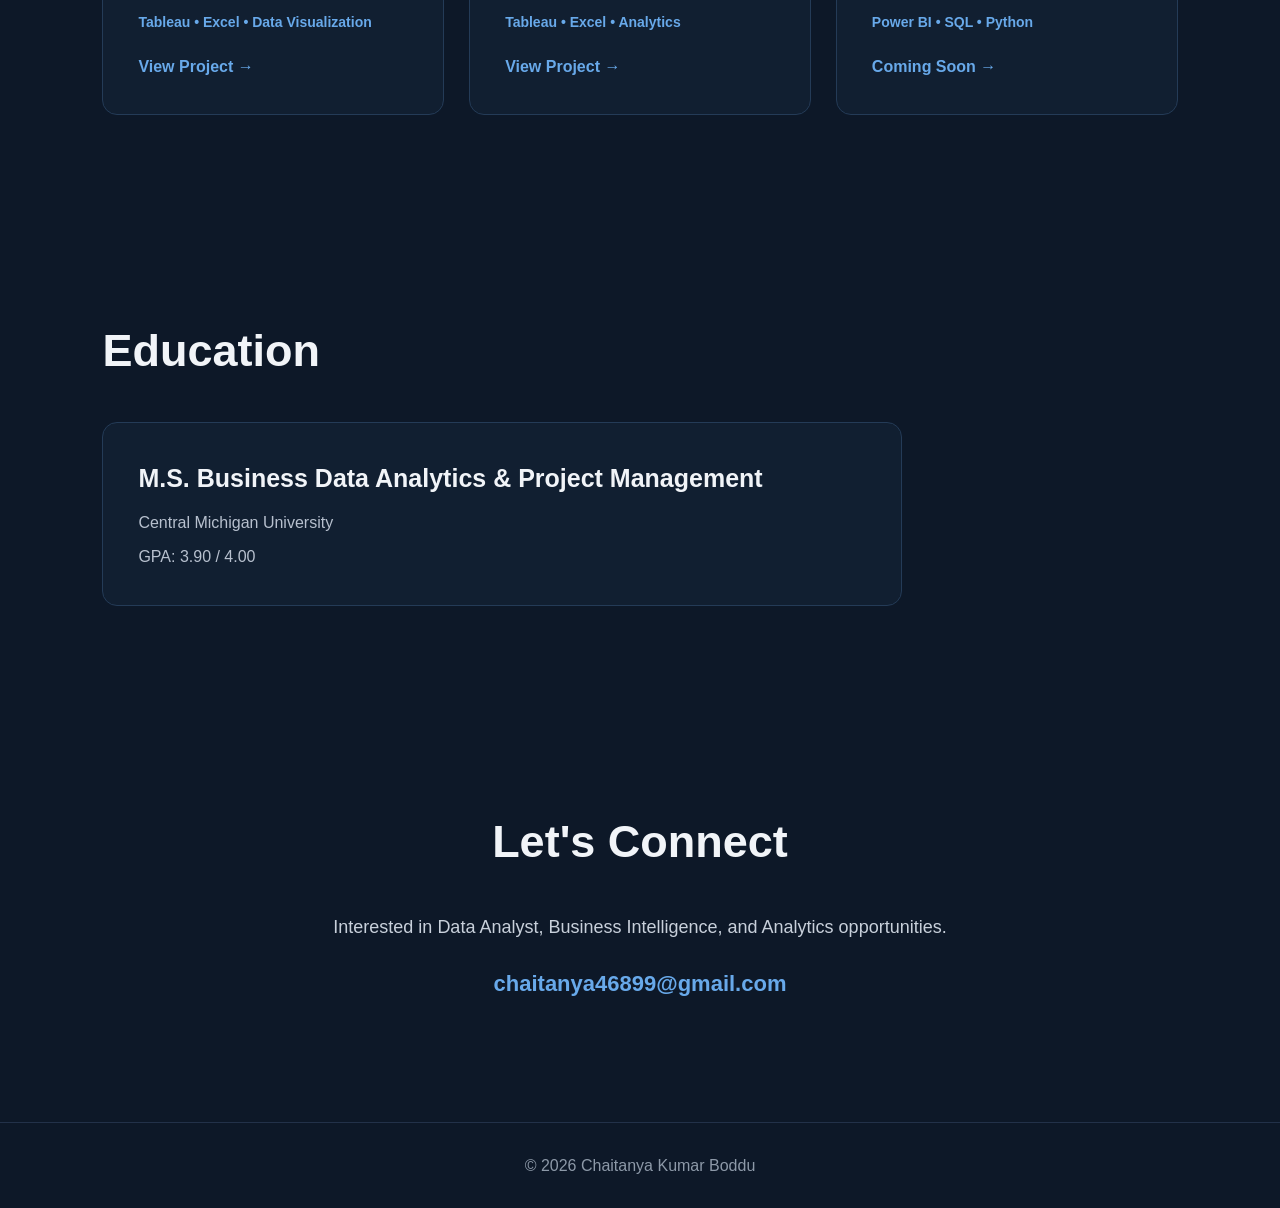
==== commit 4ebbec01: "Update index.html" ====
--- a/index.html
+++ b/index.html
@@ -97,9 +97,9 @@
 
                 <!-- We will add your photo here -->
                 <img
-                    src="https://via.placeholder.com/500x600.png?text=Chaitanya+Kumar"
-                    alt="Chaitanya Kumar Boddu">
-
+                    <div class="image-container">
+    <img src="image.jpeg" alt="Chaitanya Kumar">
+</div>
             </div>
 
         </div>
--- a/style.css
+++ b/style.css
@@ -0,0 +1,616 @@
+/* ===============================
+   GLOBAL
+================================ */
+
+* {
+    margin: 0;
+    padding: 0;
+    box-sizing: border-box;
+}
+
+html {
+    scroll-behavior: smooth;
+}
+
+body {
+    font-family: Arial, Helvetica, sans-serif;
+    background-color: #0d1828;
+    color: #f1f4f8;
+    line-height: 1.6;
+}
+
+
+/* ===============================
+   NAVIGATION
+================================ */
+
+.navbar {
+    height: 90px;
+    display: flex;
+    align-items: center;
+    justify-content: space-between;
+
+    padding: 0 8%;
+
+    border-bottom: 1px solid #223149;
+
+    position: sticky;
+    top: 0;
+
+    background: #0d1828;
+
+    z-index: 100;
+}
+
+.logo {
+    font-size: 34px;
+    font-weight: 800;
+    color: #5796d6;
+}
+
+.logo span {
+    color: #5796d6;
+}
+
+nav {
+    display: flex;
+    gap: 38px;
+}
+
+nav a {
+    color: #b7c0ce;
+    text-decoration: none;
+    font-weight: 600;
+    font-size: 16px;
+
+    transition: 0.3s;
+}
+
+nav a:hover,
+nav a.active {
+    color: #68a9ea;
+}
+
+
+/* ===============================
+   HERO SECTION
+================================ */
+
+.hero {
+    min-height: 700px;
+
+    display: grid;
+    grid-template-columns: 1.3fr 0.7fr;
+
+    align-items: center;
+
+    padding: 80px 8%;
+
+    gap: 80px;
+}
+
+.hero-left {
+    max-width: 850px;
+}
+
+.intro {
+    color: #67a9ec;
+
+    font-size: 15px;
+    font-weight: 800;
+
+    letter-spacing: 5px;
+
+    margin-bottom: 25px;
+}
+
+.hero h1 {
+    font-size: 82px;
+    line-height: 1.05;
+
+    letter-spacing: -3px;
+
+    margin-bottom: 25px;
+
+    font-weight: 800;
+}
+
+.hero h2 {
+    color: #9aa8ba;
+
+    font-size: 38px;
+
+    margin-bottom: 25px;
+
+    font-weight: 700;
+}
+
+.hero-text {
+    color: #d2d8e1;
+
+    font-size: 19px;
+
+    line-height: 1.8;
+
+    max-width: 800px;
+
+    margin-bottom: 35px;
+}
+
+
+/* ===============================
+   BUTTONS
+================================ */
+
+.hero-buttons {
+    display: flex;
+    flex-wrap: wrap;
+
+    gap: 16px;
+
+    margin-bottom: 25px;
+}
+
+.btn {
+    padding: 17px 30px;
+
+    border-radius: 8px;
+
+    text-decoration: none;
+
+    font-weight: 700;
+
+    font-size: 16px;
+
+    transition: 0.3s;
+}
+
+.primary {
+    background: #5796d6;
+
+    color: #0d1828;
+
+    border: 1px solid #5796d6;
+}
+
+.primary:hover {
+    transform: translateY(-3px);
+
+    opacity: 0.9;
+}
+
+.outline {
+    color: #68a9ea;
+
+    border: 1px solid #5796d6;
+}
+
+.outline:hover {
+    background: #5796d6;
+
+    color: #0d1828;
+}
+
+
+/* ===============================
+   SOCIAL LINKS
+================================ */
+
+.social-links {
+    display: flex;
+
+    gap: 28px;
+}
+
+.social-links a {
+    color: #b7c0ce;
+
+    text-decoration: none;
+
+    font-weight: 700;
+}
+
+.social-links a:hover {
+    color: #68a9ea;
+}
+
+
+/* ===============================
+   PROFILE IMAGE
+================================ */
+
+.hero-right {
+    display: flex;
+
+    justify-content: center;
+
+    align-items: center;
+}
+
+.image-container {
+    width: 420px;
+
+    max-width: 100%;
+
+    border-radius: 28px;
+
+    padding: 18px;
+
+    border: 1px solid #2b5f92;
+
+    background: #070d16;
+
+    overflow: hidden;
+}
+
+.image-container img {
+    width: 100%;
+
+    height: 500px;
+
+    object-fit: cover;
+
+    display: block;
+
+    border-radius: 18px;
+}
+
+
+/* ===============================
+   GENERAL SECTIONS
+================================ */
+
+.section {
+    padding: 100px 8%;
+
+    max-width: 1500px;
+
+    margin: auto;
+}
+
+.section-heading {
+    font-size: 45px;
+
+    margin-bottom: 35px;
+
+    color: #f1f4f8;
+}
+
+.section-text {
+    max-width: 900px;
+
+    font-size: 19px;
+
+    color: #c8d0db;
+
+    line-height: 1.9;
+}
+
+
+/* ===============================
+   EXPERIENCE
+================================ */
+
+.experience-grid {
+    display: grid;
+
+    grid-template-columns: repeat(2, 1fr);
+
+    gap: 30px;
+}
+
+.experience-card {
+    background: #111f31;
+
+    padding: 35px;
+
+    border-radius: 15px;
+
+    border: 1px solid #243b57;
+
+    transition: 0.3s;
+}
+
+.experience-card:hover {
+    transform: translateY(-8px);
+
+    border-color: #5796d6;
+}
+
+.date {
+    color: #68a9ea;
+
+    font-size: 13px;
+
+    font-weight: 800;
+
+    letter-spacing: 2px;
+
+    margin-bottom: 15px;
+}
+
+.experience-card h3 {
+    font-size: 25px;
+
+    margin-bottom: 8px;
+}
+
+.experience-card h4 {
+    color: #9aa8ba;
+
+    margin-bottom: 20px;
+}
+
+.experience-card p:last-child {
+    color: #c8d0db;
+
+    line-height: 1.8;
+}
+
+
+/* ===============================
+   SKILLS
+================================ */
+
+.skills-list {
+    display: flex;
+
+    flex-wrap: wrap;
+
+    gap: 15px;
+}
+
+.skills-list div {
+    padding: 14px 22px;
+
+    border-radius: 8px;
+
+    border: 1px solid #2b5f92;
+
+    background: #111f31;
+
+    color: #d8e8f8;
+
+    font-weight: 600;
+
+    transition: 0.3s;
+}
+
+.skills-list div:hover {
+    background: #5796d6;
+
+    color: #0d1828;
+
+    transform: translateY(-4px);
+}
+
+
+/* ===============================
+   PROJECTS
+================================ */
+
+.projects-grid {
+    display: grid;
+
+    grid-template-columns: repeat(3, 1fr);
+
+    gap: 25px;
+}
+
+.project-card {
+    background: #111f31;
+
+    padding: 35px;
+
+    border-radius: 15px;
+
+    border: 1px solid #243b57;
+
+    transition: 0.3s;
+
+    min-height: 330px;
+}
+
+.project-card:hover {
+    transform: translateY(-8px);
+
+    border-color: #5796d6;
+}
+
+.project-number {
+    color: #68a9ea;
+
+    font-weight: 800;
+
+    font-size: 14px;
+}
+
+.project-card h3 {
+    margin-top: 20px;
+
+    font-size: 24px;
+
+    margin-bottom: 18px;
+}
+
+.project-card p {
+    color: #c8d0db;
+
+    margin-bottom: 20px;
+}
+
+.tech {
+    color: #68a9ea !important;
+
+    font-size: 14px;
+
+    font-weight: 700;
+}
+
+.project-card a {
+    color: #68a9ea;
+
+    text-decoration: none;
+
+    font-weight: 700;
+}
+
+
+/* ===============================
+   EDUCATION
+================================ */
+
+.education-box {
+    background: #111f31;
+
+    border: 1px solid #243b57;
+
+    border-radius: 15px;
+
+    padding: 35px;
+
+    max-width: 800px;
+}
+
+.education-box h3 {
+    font-size: 25px;
+
+    margin-bottom: 12px;
+}
+
+.education-box p {
+    color: #b7c0ce;
+
+    margin-top: 8px;
+}
+
+
+/* ===============================
+   CONTACT
+================================ */
+
+.contact {
+    text-align: center;
+
+    padding-bottom: 120px;
+}
+
+.contact p {
+    color: #c8d0db;
+
+    font-size: 18px;
+
+    margin-bottom: 25px;
+}
+
+.contact-email {
+    color: #68a9ea;
+
+    font-size: 22px;
+
+    font-weight: 700;
+
+    text-decoration: none;
+}
+
+
+/* ===============================
+   FOOTER
+================================ */
+
+footer {
+    border-top: 1px solid #223149;
+
+    padding: 30px;
+
+    text-align: center;
+
+    color: #8d99a8;
+}
+
+
+/* ===============================
+   MOBILE RESPONSIVE
+================================ */
+
+@media (max-width: 1100px) {
+
+    nav {
+        gap: 18px;
+    }
+
+    .hero {
+        grid-template-columns: 1fr;
+
+        text-align: center;
+    }
+
+    .hero-left {
+        margin: auto;
+    }
+
+    .hero-buttons,
+    .social-links {
+        justify-content: center;
+    }
+
+    .hero-right {
+        order: -1;
+    }
+
+    .experience-grid {
+        grid-template-columns: 1fr;
+    }
+
+    .projects-grid {
+        grid-template-columns: 1fr;
+    }
+
+}
+
+
+@media (max-width: 700px) {
+
+    .navbar {
+        height: auto;
+
+        padding: 20px 6%;
+
+        flex-direction: column;
+
+        gap: 20px;
+    }
+
+    nav {
+        flex-wrap: wrap;
+
+        justify-content: center;
+
+        gap: 15px;
+    }
+
+    .hero {
+        padding: 70px 7%;
+    }
+
+    .hero h1 {
+        font-size: 58px;
+    }
+
+    .hero h2 {
+        font-size: 28px;
+    }
+
+    .section {
+        padding: 70px 7%;
+    }
+
+    .section-heading {
+        font-size: 35px;
+    }
+
+    .image-container img {
+        height: 420px;
+    }
+
+}
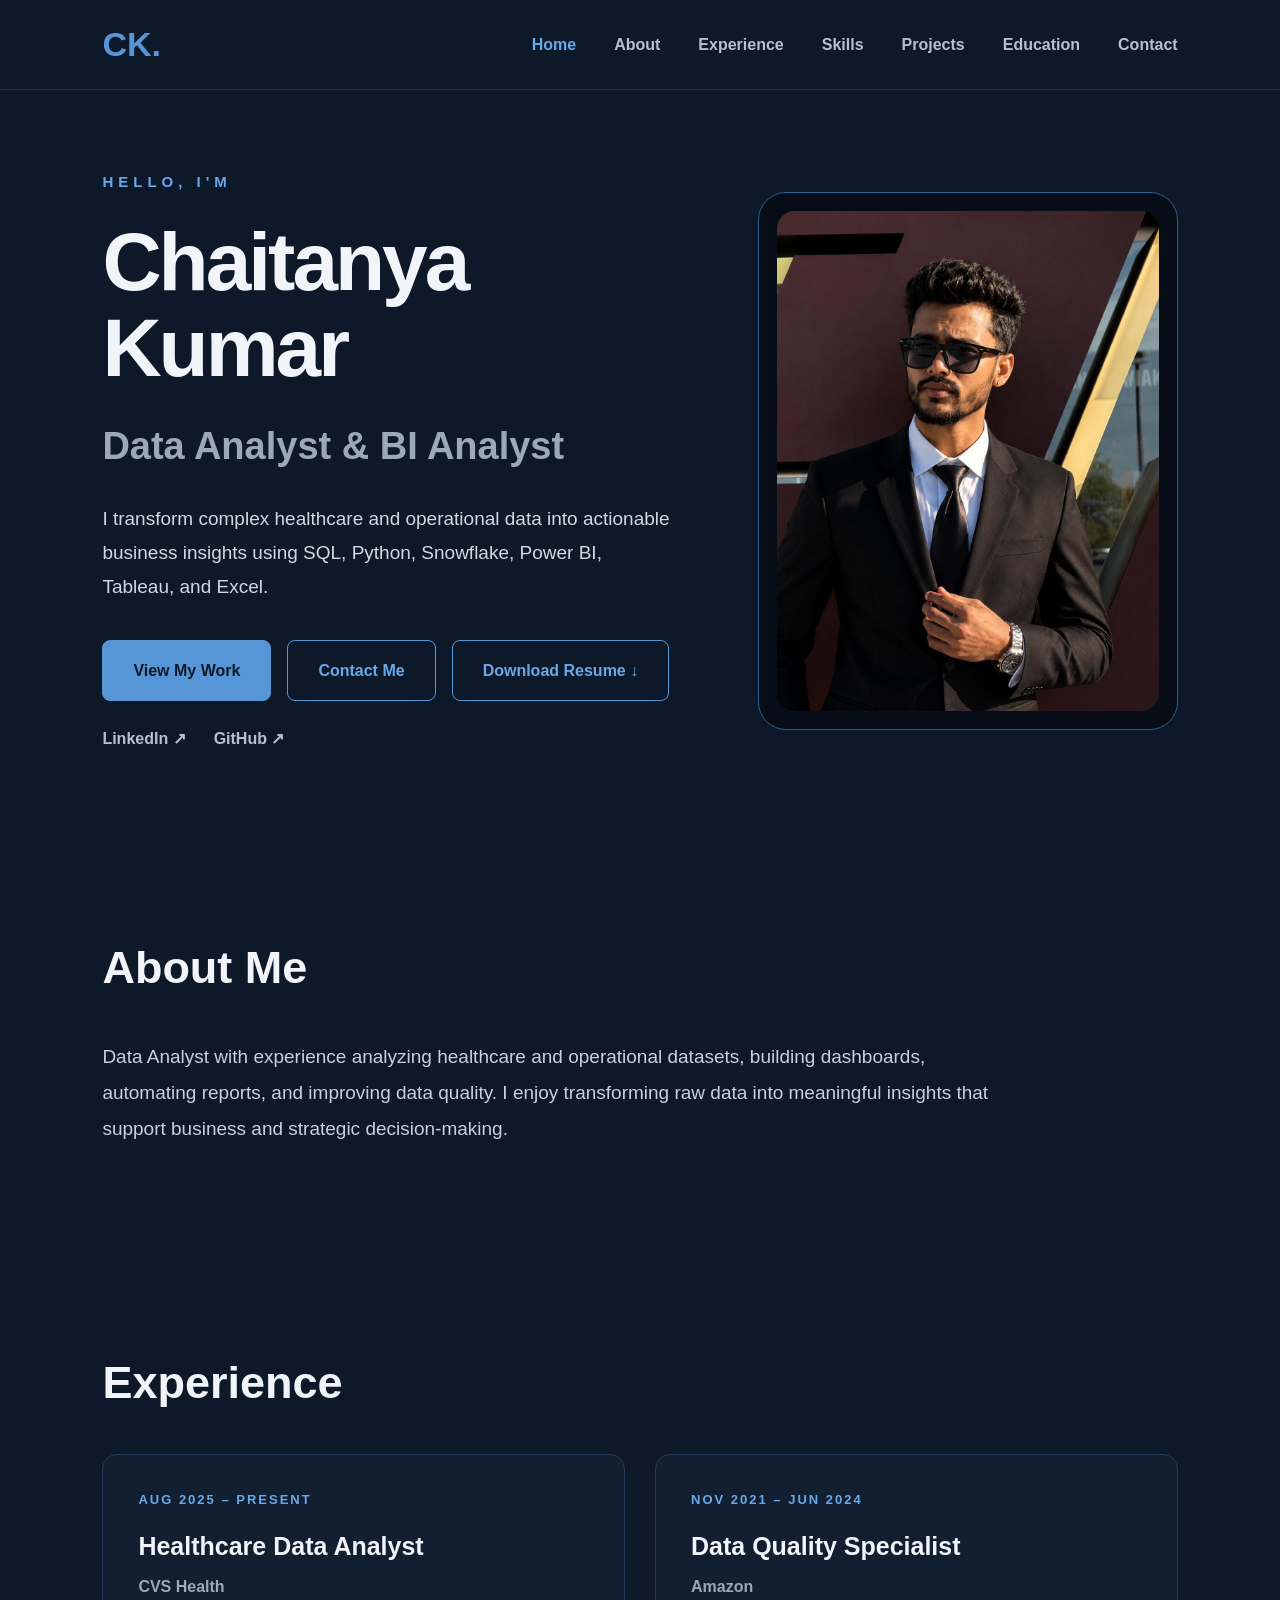
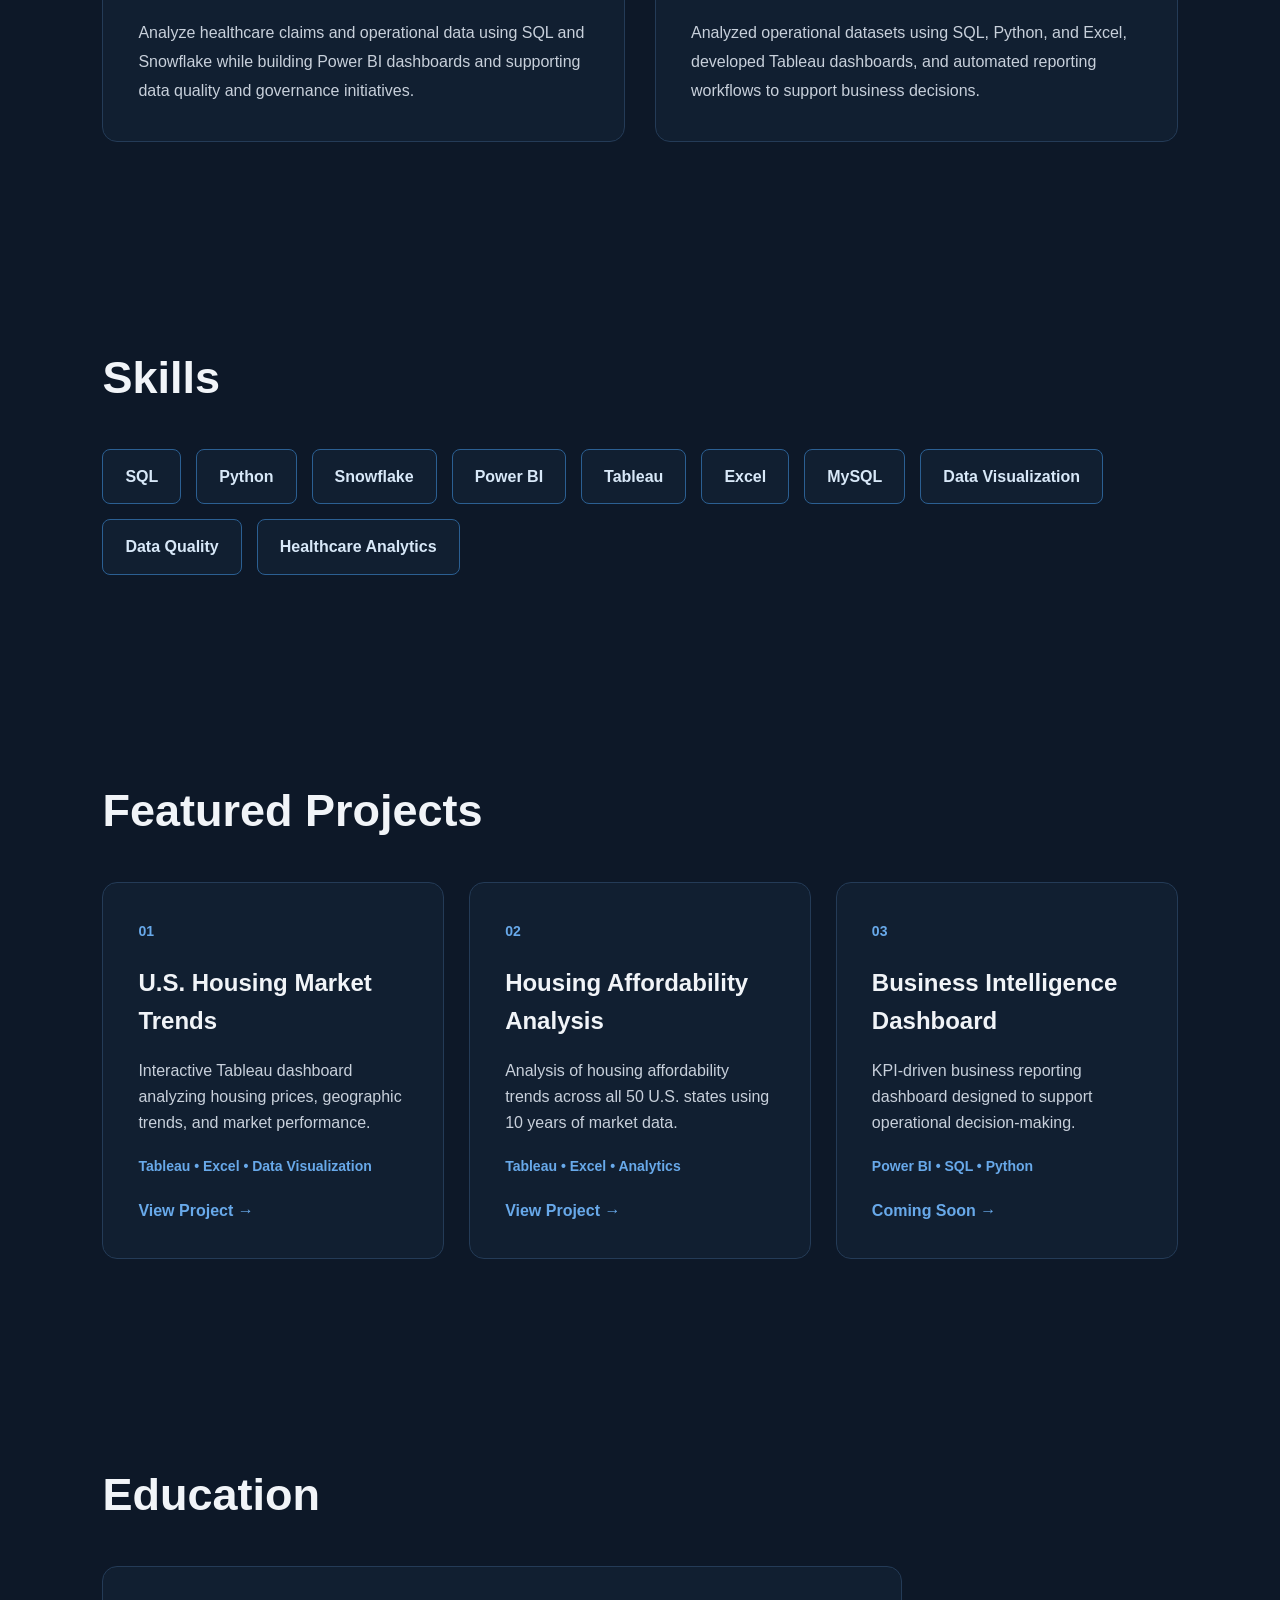
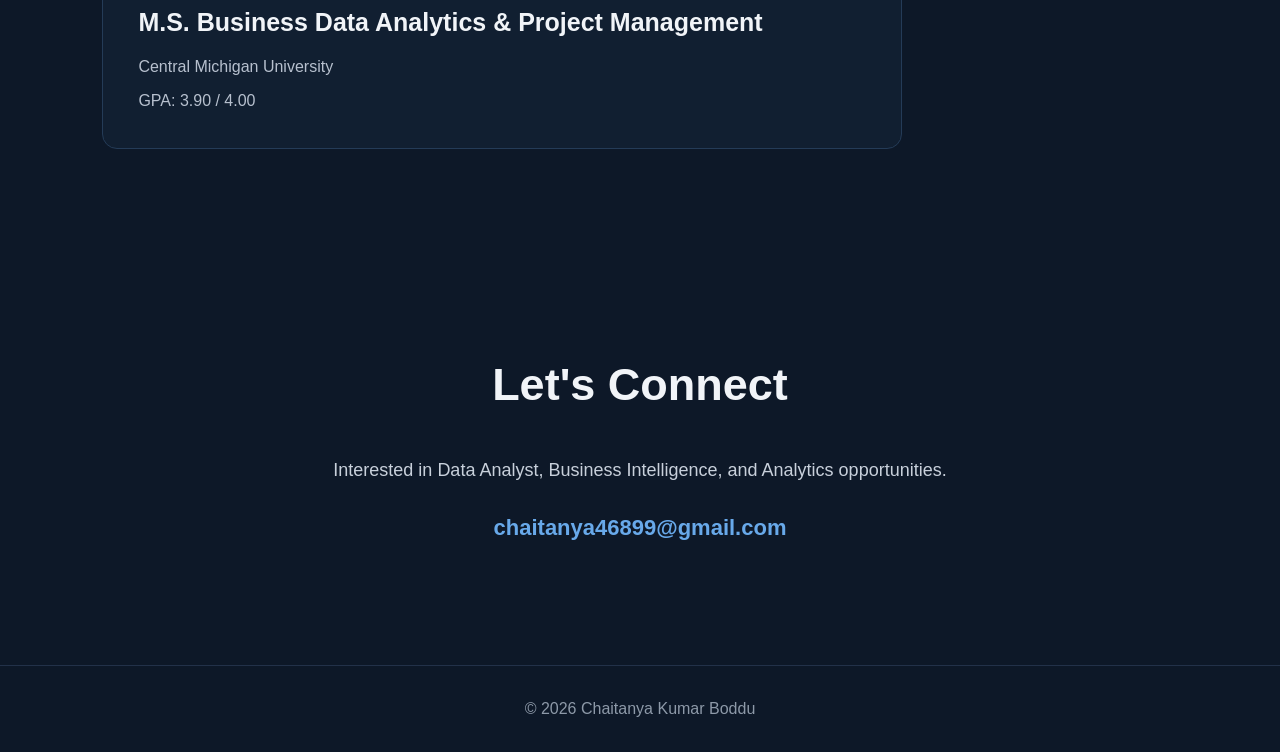
==== commit 7a2506fe: "Update index.html" ====
--- a/index.html
+++ b/index.html
@@ -91,16 +91,12 @@
 
 
         <!-- Profile Image -->
-        <div class="hero-right">
-
-            <div class="image-container">
-
-                <!-- We will add your photo here -->
-                <img
-                    <div class="image-container">
-    <img src="image.jpeg" alt="Chaitanya Kumar">
+        <!-- Profile Image -->
+<div class="hero-right">
+    <div class="image-container">
+        <img src="image.jpeg" alt="Chaitanya Kumar">
+    </div>
 </div>
-            </div>
 
         </div>
 
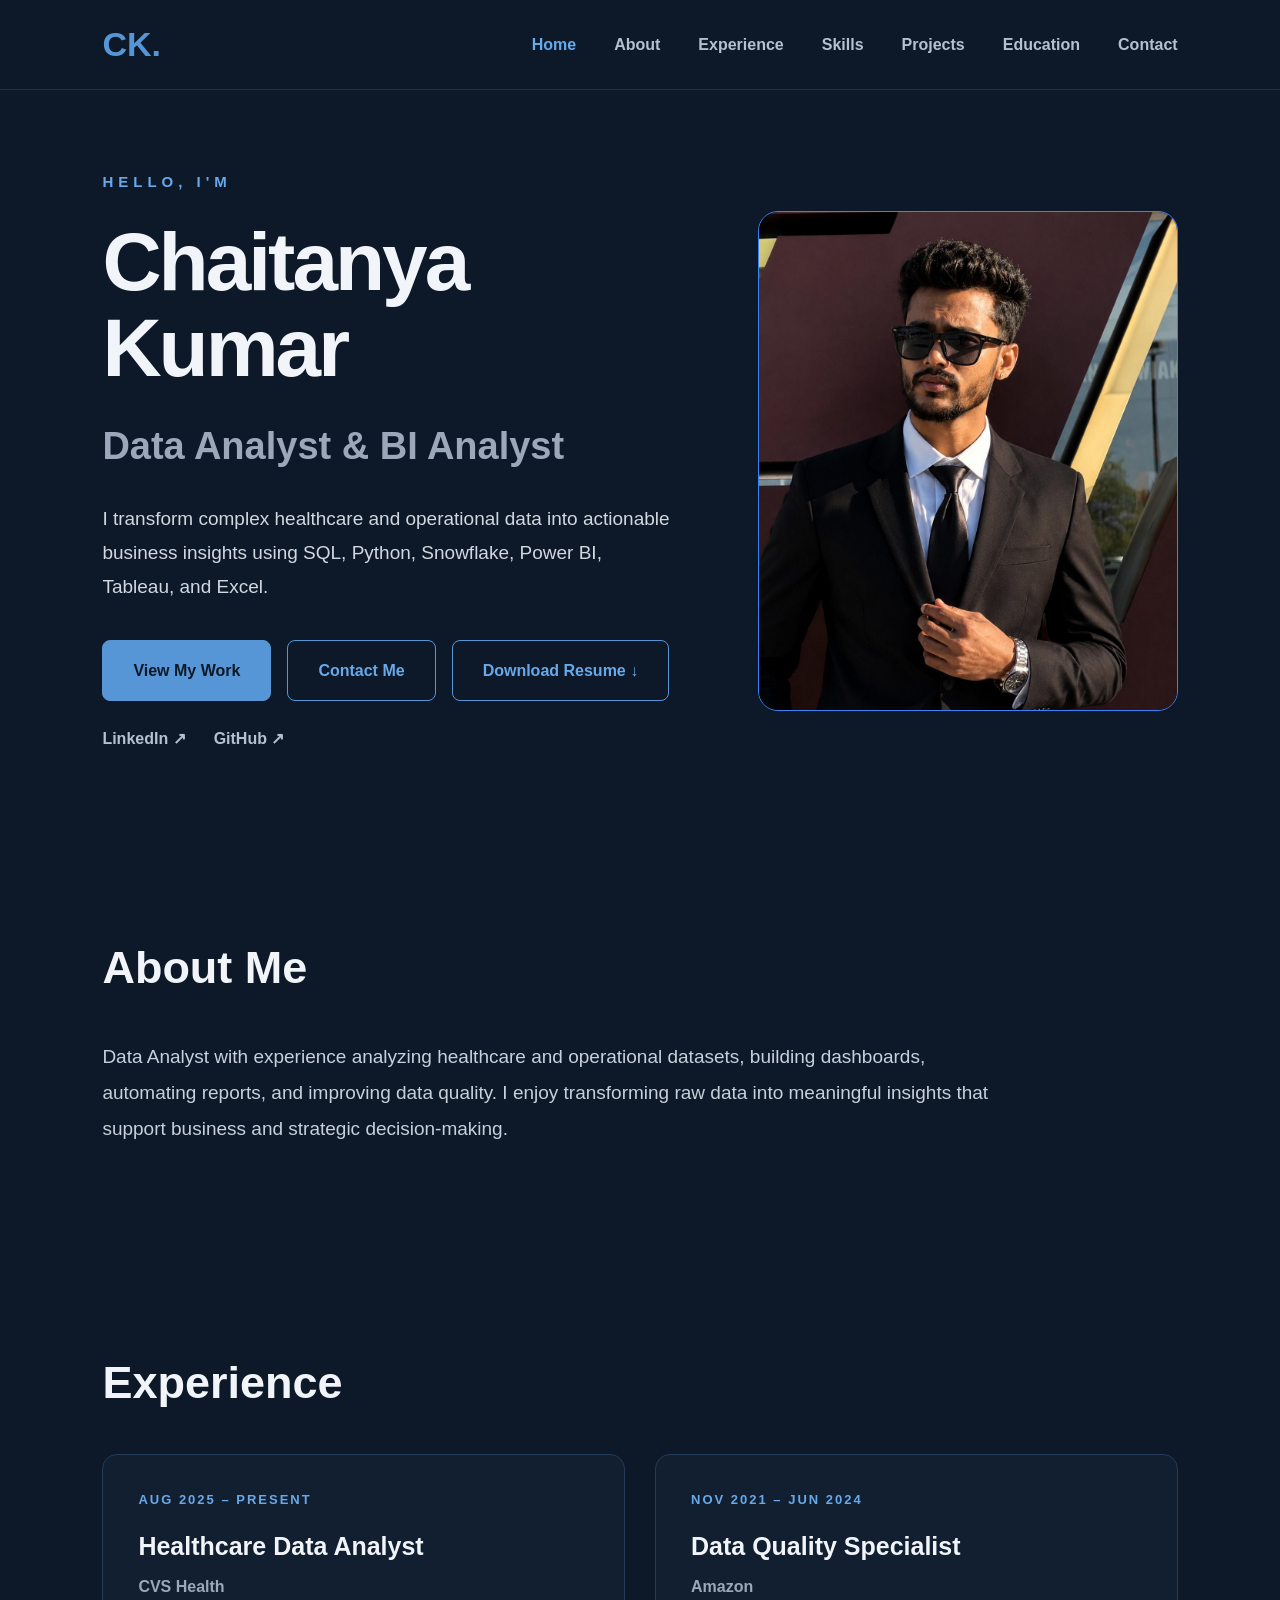
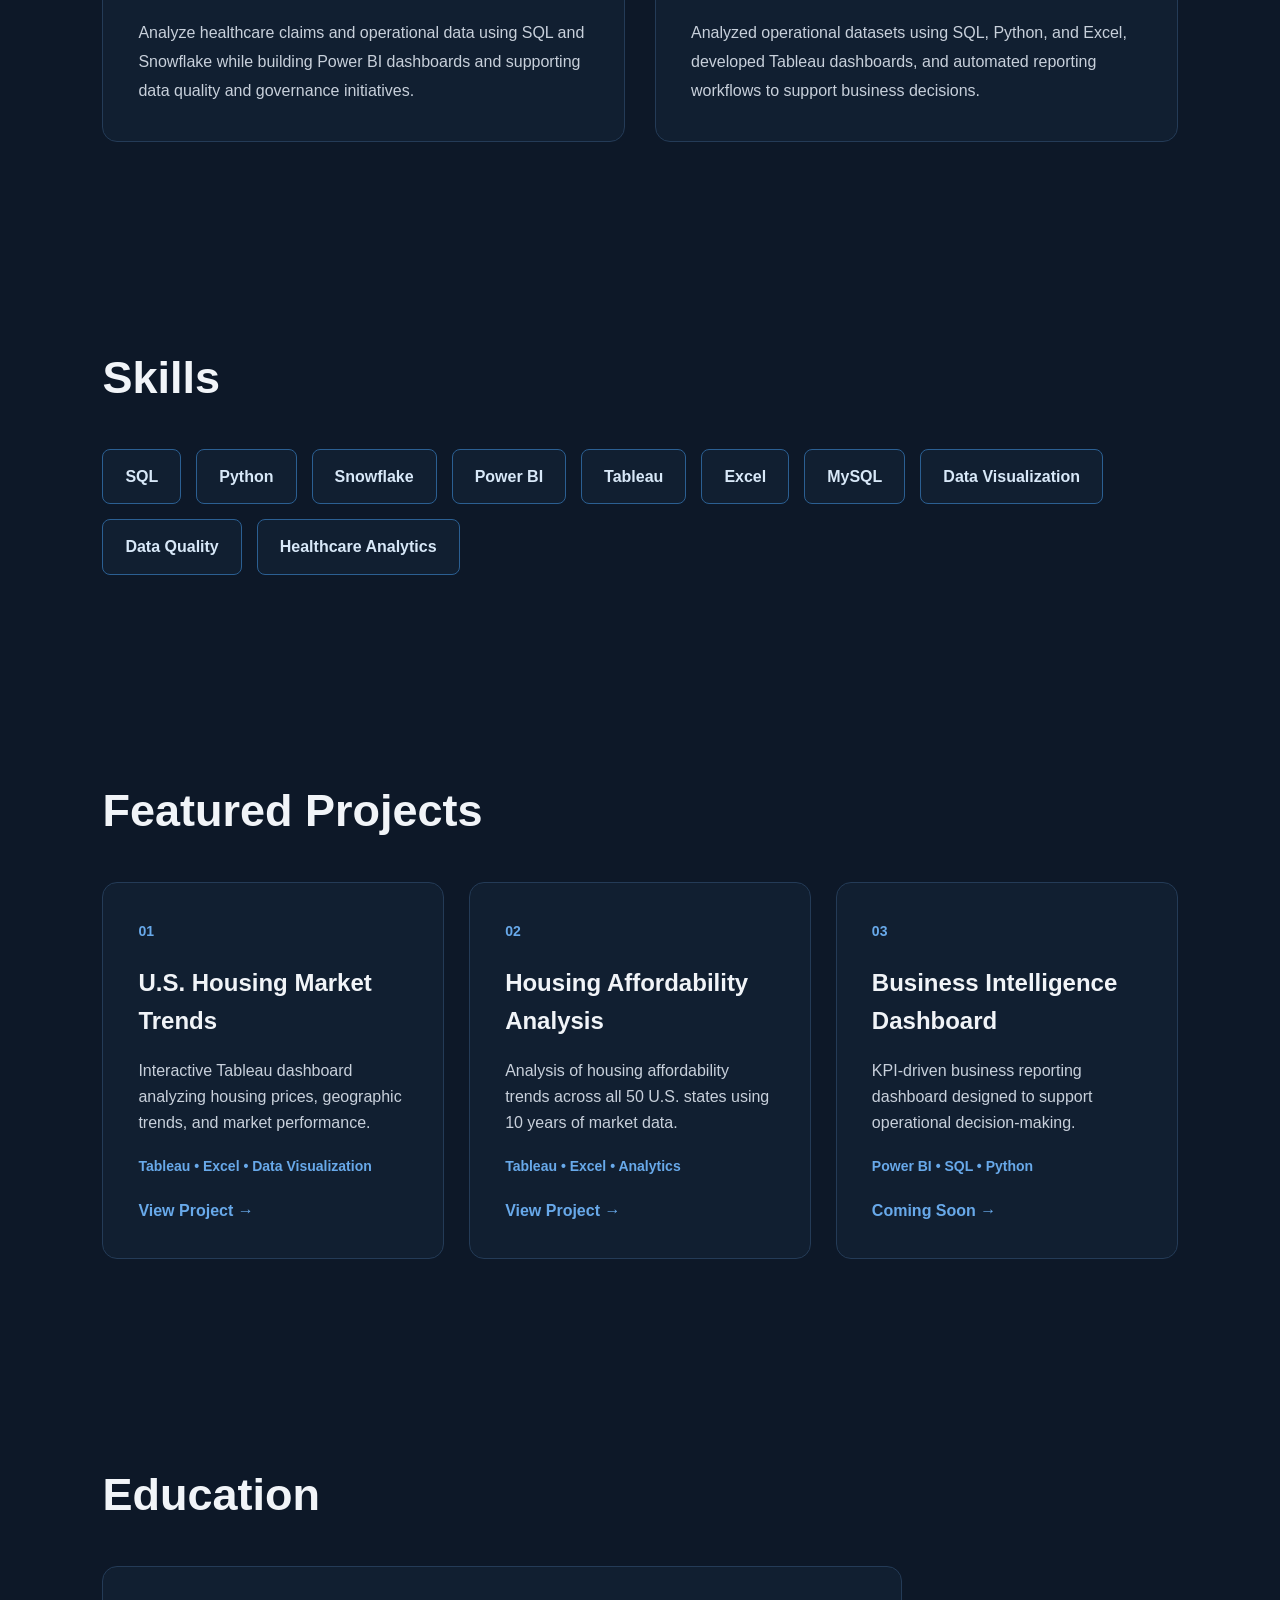
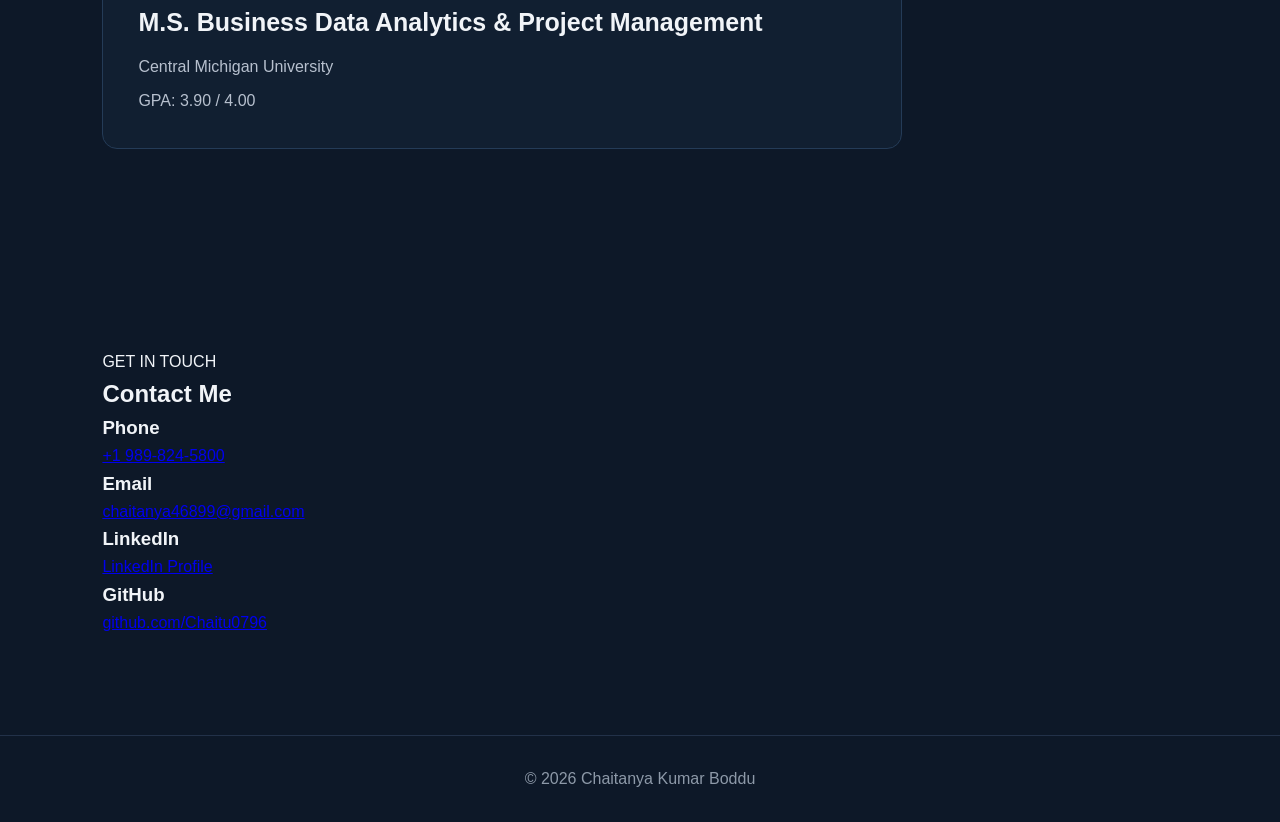
==== commit 8476aa36: "Update index.html" ====
--- a/index.html
+++ b/index.html
@@ -88,18 +88,12 @@
             </div>
 
         </div>
-
-
-        <!-- Profile Image -->
-        <!-- Profile Image -->
+       <!-- Profile Image -->
 <div class="hero-right">
     <div class="image-container">
         <img src="image.jpeg" alt="Chaitanya Kumar">
     </div>
 </div>
-
-        </div>
-
     </section>
 
 
@@ -284,20 +278,48 @@
 
 
     <!-- CONTACT -->
-    <section id="contact" class="section contact">
-
-        <h2 class="section-heading">Let's Connect</h2>
-
-        <p>
-            Interested in Data Analyst, Business Intelligence,
-            and Analytics opportunities.
-        </p>
-
-        <a href="mailto:chaitanya46899@gmail.com"
-           class="contact-email">
-            chaitanya46899@gmail.com
-        </a>
-
+    <section id="contact" class="section">
+    <div class="section-header">
+        <p class="section-subtitle">GET IN TOUCH</p>
+        <h2>Contact Me</h2>
+    </div>
+
+    <div class="contact-container">
+
+        <!-- Phone -->
+        <div class="contact-item">
+            <h3>Phone</h3>
+            <a href="tel:+1YOURNUMBER">
+                +1 989-824-5800
+            </a>
+        </div>
+
+        <!-- Email -->
+        <div class="contact-item">
+            <h3>Email</h3>
+            <a href="mailto:chaitanya46899@gmail.com">
+                chaitanya46899@gmail.com
+            </a>
+        </div>
+
+        <!-- LinkedIn -->
+        <div class="contact-item">
+            <h3>LinkedIn</h3>
+            <a href="YOUR_LINKEDIN_URL" target="_blank">
+                LinkedIn Profile
+            </a>
+        </div>
+
+        <!-- GitHub -->
+        <div class="contact-item">
+            <h3>GitHub</h3>
+            <a href="https://github.com/Chaitu0796" target="_blank">
+                github.com/Chaitu0796
+            </a>
+        </div>
+
+    </div>
+</section>
     </section>
 
 
--- a/style.css
+++ b/style.css
@@ -218,43 +218,26 @@
 /* ===============================
    PROFILE IMAGE
 ================================ */
-
 .hero-right {
     display: flex;
-
     justify-content: center;
-
     align-items: center;
 }
 
 .image-container {
     width: 420px;
-
-    max-width: 100%;
-
-    border-radius: 28px;
-
-    padding: 18px;
-
-    border: 1px solid #2b5f92;
-
-    background: #070d16;
-
+    height: 500px;
     overflow: hidden;
+    border-radius: 20px;
+    border: 1px solid #3b82f6;
 }
 
 .image-container img {
     width: 100%;
-
-    height: 500px;
-
+    height: 100%;
+    display: block;
     object-fit: cover;
-
-    display: block;
-
-    border-radius: 18px;
-}
-
+}
 
 /* ===============================
    GENERAL SECTIONS
@@ -614,3 +597,29 @@
     }
 
 }
+/* FIX PROFILE IMAGE */
+.hero-right {
+    display: flex !important;
+    justify-content: center !important;
+    align-items: center !important;
+}
+
+.hero-right .image-container {
+    width: 420px !important;
+    height: 500px !important;
+    overflow: hidden !important;
+    border-radius: 20px !important;
+    border: 1px solid #3b82f6 !important;
+    position: relative !important;
+}
+
+.hero-right .image-container img {
+    width: 100% !important;
+    height: 100% !important;
+    object-fit: cover !important;
+    object-position: center !important;
+    display: block !important;
+    position: static !important;
+    margin: 0 !important;
+    padding: 0 !important;
+}
